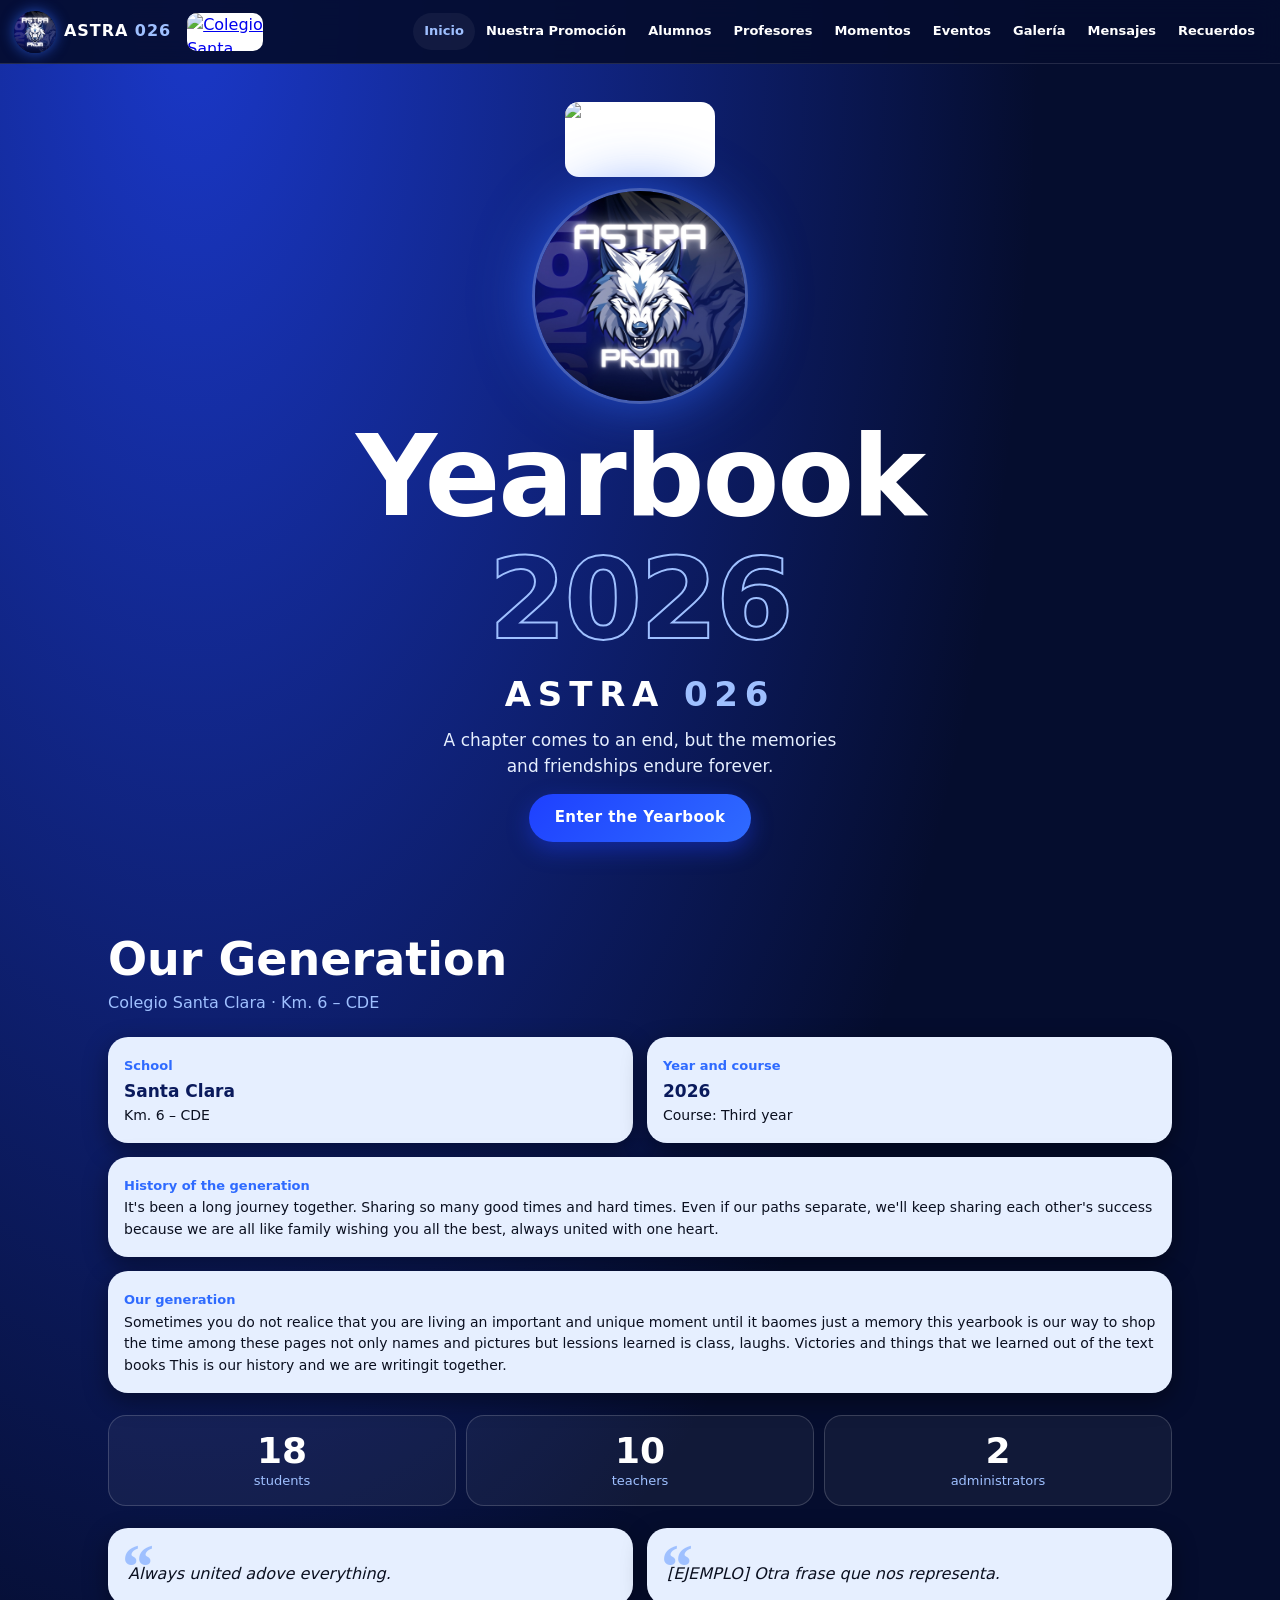
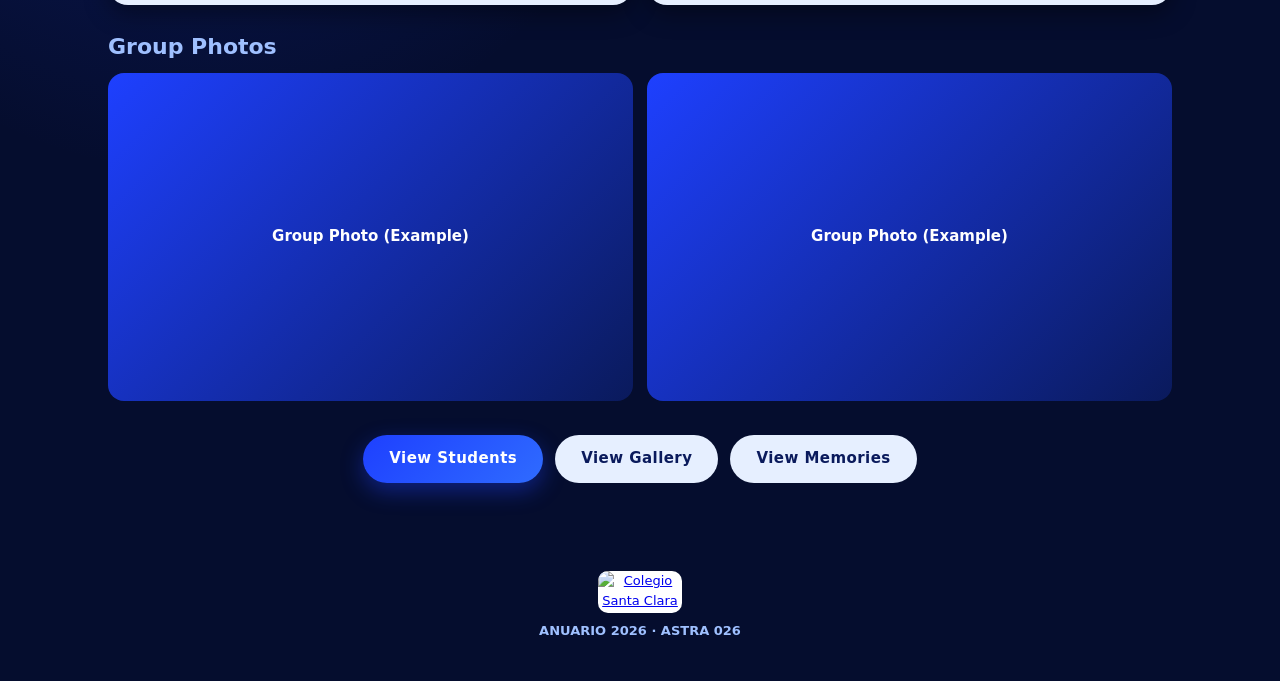
==== index.html @ 25b23ad9 "Add files via upload" ====
<!DOCTYPE html>
<html lang="es"><head><meta charset="utf-8"><meta name="viewport" content="width=device-width,initial-scale=1"><meta name="theme-color" content="#050d2e"><title>Anuario 2026 · ASTRA 026</title><link rel="icon" href="images/astra026.jpg"><link rel="stylesheet" href="css/style.css"></head>
<body data-page="index">
<section class="hero">
  <div class="crest"><img src="images/colegio.jpg" alt="Colegio Santa Clara"></div>
  <img class="astra" src="images/astra026.jpg" alt="Logo ASTRA 026">
  <h1 class="big">Yearbook<span>2026</span></h1>
  <h2 class="promo">ASTRA <i>026</i></h2>
  <p class="frase">A chapter comes to an end, but the memories and friendships endure forever.</p>
  <a class="btn" href="#promocion">Enter the Yearbook</a>
</section>

<section class="sec" id="promocion">
  <h1 class="t rv">Our Generation</h1>
  <p class="sub rv">Colegio Santa Clara · Km. 6 – CDE</p>
  <div class="grid w">
    <div class="card rv"><small>School</small><h3>Santa Clara</h3><p>Km. 6 – CDE</p></div>
    <div class="card rv"><small>Year and course</small><h3>2026</h3><p>Course: Third year</p></div>
    <div class="card rv wide"><small>History of the generation</small><p>It's been a long journey together. Sharing so many good times and hard times. Even if our paths separate, we'll  keep sharing each other's success because we are all like family wishing you all the best, always united with one heart.</p></div>
    <div class="card rv wide"><small>Our generation</small><p>Sometimes you do not realice that you are living an important and unique moment until it baomes just a memory this yearbook is our way to shop the time among these pages not only names and pictures but lessions learned is class, laughs. Victories and things that we learned out of the text books This is our history and we are writingit together.</p></div>
  </div>
  <div class="stats rv"><div><b>18</b>students</div><div><b>10</b>teachers</div><div><b>2</b>administrators</div></div>
  <div class="grid w">
    <blockquote class="card quote rv"><p>Always united adove everything.</p></blockquote>
    <blockquote class="card quote rv"><p>[EJEMPLO] Otra frase que nos representa.</p></blockquote>
  </div>
  <h2 class="gh rv">Group Photos</h2>
  <div class="grid w">
    <div class="ph w rv"><span>Group Photo (Example)</span><img src="images/galeria/grupal1.jpg" alt="Group Photo 1" onerror="this.remove()"></div>
    <div class="ph w rv"><span>Group Photo (Example)</span><img src="images/galeria/grupal2.jpg" alt="Group Photo 2" onerror="this.remove()"></div>
  </div>
  <div class="cta rv"><a class="btn" href="alumnos.html">View Students</a><a class="btn alt" href="galeria.html">View Gallery</a><a class="btn alt" href="recuerdos.html">View Memories</a></div>
</section>
<script src="js/data.js" defer></script><script src="js/main.js" defer></script>
</body></html>
---- css/style.css ----
:root{--navy:#050d2e;--navy2:#0a1a5c;--blue:#1e40ff;--mid:#2f6bff;--sky:#e6efff;--sky2:#9fc0ff;--ink:#0b1020;--nav:64px}
*{box-sizing:border-box;margin:0;padding:0}
html{scroll-behavior:smooth;-webkit-text-size-adjust:100%}
body{font-family:"Trebuchet MS","Segoe UI",system-ui,sans-serif;background:radial-gradient(ellipse at 15% 0,#1a38c9 0,transparent 55%) no-repeat,var(--navy);color:#fff;line-height:1.55;padding-top:var(--nav);overflow-x:hidden;min-height:100vh}
h1,h2,h3{font-family:"Arial Black","Segoe UI Black",system-ui,sans-serif;line-height:1.1}
img{max-width:100%}
:focus-visible{outline:3px solid var(--sky2);outline-offset:2px}
.nav{position:fixed;top:0;left:0;right:0;height:var(--nav);z-index:50;display:flex;align-items:center;gap:10px;padding:0 14px;background:#050d2eeb;backdrop-filter:blur(12px);border-bottom:1px solid #ffffff1f}
.brand{display:flex;align-items:center;gap:8px;color:#fff;text-decoration:none;font-weight:800;letter-spacing:.06em}
.brand img{width:42px;height:42px;border-radius:50%;object-fit:cover;box-shadow:0 0 14px #2f6bffaa}
.brand i{font-style:normal;color:var(--sky2)}
.crest{background:#fff;border-radius:10px;overflow:hidden;aspect-ratio:2/1;width:76px;margin-left:auto;display:block}
.crest img{width:100%;height:100%;object-fit:cover;object-position:top;display:block}
.burger{width:46px;height:46px;border:0;border-radius:14px;background:#ffffff14;display:grid;place-content:center;gap:5px;cursor:pointer}
.burger span{display:block;width:22px;height:3px;border-radius:3px;background:#fff;transition:.25s}
.burger[aria-expanded=true] span:nth-child(1){transform:translateY(8px) rotate(45deg)}
.burger[aria-expanded=true] span:nth-child(2){opacity:0}
.burger[aria-expanded=true] span:nth-child(3){transform:translateY(-8px) rotate(-45deg)}
.menu{position:absolute;top:var(--nav);left:0;right:0;background:var(--navy);border-bottom:1px solid #ffffff22;opacity:0;visibility:hidden;transform:translateY(-10px);transition:.25s}
.menu.open{opacity:1;visibility:visible;transform:none}
.menu a{display:block;padding:16px 22px;color:#fff;text-decoration:none;font-weight:700;border-top:1px solid #ffffff14}
.menu a.on,.menu a:hover{color:var(--sky2);background:#ffffff0d}
@media(min-width:1100px){.burger{display:none}.crest{margin-left:6px}.menu{position:static;opacity:1;visibility:visible;transform:none;background:none;border:0;display:flex;margin-left:auto}.menu a{border:0;padding:8px 11px;font-size:13px;border-radius:99px}}
.sec{padding:34px 18px 20px;max-width:1100px;margin:auto}
.t{font-size:clamp(28px,8vw,46px);margin-bottom:6px}
.sub{color:var(--sky2);margin-bottom:22px}
.gh{font-size:22px;margin:30px 0 14px;color:var(--sky2)}
.grid{display:grid;gap:14px;grid-template-columns:repeat(2,1fr)}
.grid.w{grid-template-columns:1fr}.grid.g3{grid-template-columns:repeat(3,1fr);gap:8px}
@media(min-width:700px){.grid{grid-template-columns:repeat(3,1fr)}.grid.w{grid-template-columns:repeat(2,1fr)}.grid.g3{grid-template-columns:repeat(4,1fr)}}
@media(min-width:1000px){.grid{grid-template-columns:repeat(4,1fr)}.grid.w{grid-template-columns:repeat(2,1fr)}.grid.g3{grid-template-columns:repeat(4,1fr)}}
.wide{grid-column:1/-1}
.card{background:var(--sky);color:var(--ink);border-radius:20px;padding:16px;box-shadow:0 8px 24px #0006;transition:transform .25s,box-shadow .25s;font:inherit}
.card:hover{transform:translateY(-4px);box-shadow:0 14px 30px #1e40ff55}
.card small,.chip{color:var(--mid);font-weight:700;font-size:13px}
.chip{display:inline-block;background:var(--navy2);color:#fff;border-radius:99px;padding:3px 12px;margin:6px 0}
.card h3{font-size:17px;margin:4px 0;color:var(--navy2)}
.card p{font-size:14px}
.pc{border:0;text-align:center;cursor:pointer;display:block;width:100%}
.pc p{display:-webkit-box;-webkit-line-clamp:2;-webkit-box-orient:vertical;overflow:hidden;margin-top:4px}
.btn{display:inline-flex;align-items:center;justify-content:center;gap:8px;min-height:48px;padding:0 26px;border:0;border-radius:99px;background:linear-gradient(135deg,var(--blue),var(--mid));color:#fff;font-weight:700;font-size:15px;font-family:inherit;text-decoration:none;letter-spacing:.03em;box-shadow:0 8px 22px #1e40ff66;cursor:pointer;transition:transform .15s,box-shadow .2s}
.btn:hover{transform:translateY(-2px);box-shadow:0 12px 28px #1e40ff99}.btn:active{transform:scale(.95)}
.btn.alt{background:var(--sky);color:var(--navy2);box-shadow:none}
.card .btn{margin-top:12px;width:100%}
.cta{display:flex;flex-wrap:wrap;gap:12px;justify-content:center;margin:34px 0}
.ph{position:relative;display:grid;place-items:center;aspect-ratio:1;border-radius:16px;overflow:hidden;background:linear-gradient(135deg,var(--blue),var(--navy2));color:#fff;font-weight:800;font-size:30px;text-align:center}
.ph img{position:absolute;inset:0;width:100%;height:100%;object-fit:cover}
.ph.w{aspect-ratio:16/10;font-size:15px;padding:8px}.pc .ph{aspect-ratio:4/5;margin-bottom:10px}
.tb{border:0;padding:0;background:none;cursor:pointer;display:block;width:100%;border-radius:16px;transition:transform .2s}.tb:active{transform:scale(.95)}.tb:hover{transform:scale(1.03)}
.tb .ph{font-size:12px;padding:6px}
.hero{min-height:calc(100svh - var(--nav));display:flex;flex-direction:column;align-items:center;justify-content:center;text-align:center;padding:24px 20px 44px;gap:14px}
.hero>*{animation:up .8s backwards}.hero>:nth-child(3){animation-delay:.3s}.hero>:nth-child(4){animation-delay:.45s}.hero>:nth-child(5){animation-delay:.6s}.hero>:nth-child(6){animation-delay:.75s}
.hero .crest{width:150px;margin:0;border-radius:14px}
.astra{width:min(52vw,210px);aspect-ratio:1;border-radius:50%;object-fit:cover;box-shadow:0 0 0 3px #ffffff33,0 0 60px #2f6bffbb;animation:up .8s .15s backwards,fl 5s 1s ease-in-out infinite}
.big{font-size:clamp(46px,16vw,112px);letter-spacing:-.02em}
.big span{display:block;color:transparent;-webkit-text-stroke:2px var(--sky2)}
.promo{font-size:clamp(22px,7vw,34px);letter-spacing:.2em}.promo i{font-style:normal;color:var(--sky2)}
.frase{max-width:420px;color:var(--sky);font-size:17px}
.stats{display:grid;grid-template-columns:repeat(3,1fr);gap:10px;margin:22px 0;text-align:center;font-size:13px;color:var(--sky2)}
.stats div{border:1px solid #ffffff2b;border-radius:18px;padding:14px 4px;background:#ffffff0d}
.stats b{display:block;font:900 36px "Arial Black",system-ui;color:#fff}
.tl{position:relative;padding-left:32px}.tl::before{content:"";position:absolute;left:9px;top:6px;bottom:0;width:3px;background:linear-gradient(var(--mid),transparent)}
.it{position:relative;margin-bottom:14px}.it::before{content:"";position:absolute;left:-30px;top:20px;width:15px;height:15px;border-radius:50%;background:var(--sky);border:3px solid var(--blue)}
.it .card{cursor:pointer;position:relative;padding-right:46px}
.more{max-height:0;overflow:hidden;transition:max-height .4s}.it.open .more{max-height:320px;margin-top:6px}
.plus{position:absolute;right:16px;top:14px;font-size:26px;font-weight:700;color:var(--mid);transition:transform .3s}.it.open .plus{transform:rotate(45deg)}
.quote{position:relative;padding:34px 20px 18px}.quote::before{content:"“";position:absolute;top:2px;left:14px;font:900 64px Georgia,serif;color:var(--sky2)}
.quote p{font-size:16px;font-style:italic}.quote footer{margin-top:10px;font-weight:700;color:var(--mid);font-size:14px}
.big-q p{font-size:20px}
.sheet{position:fixed;inset:0;z-index:100;background:radial-gradient(ellipse at 50% 0,#1a38c9 0,transparent 60%) no-repeat,var(--navy);overflow-y:auto;transform:translateY(100%);opacity:0;transition:transform .38s cubic-bezier(.2,.8,.2,1),opacity .3s}
.sheet.open{transform:none;opacity:1}
.sh{max-width:560px;margin:auto;padding:20px 18px 50px;text-align:center}
.sh .back{float:left;min-height:44px;padding:0 18px;font-size:14px}
.sh .ph.big{clear:both;width:min(70vw,260px);margin:64px auto 18px;border-radius:28px;font-size:64px;aspect-ratio:4/5}
.sh h2{font-size:28px}.sh h3{margin:28px 0 12px;color:var(--sky2)}
.sh blockquote{margin:16px 0;padding:14px;border-left:4px solid var(--mid);background:#ffffff12;border-radius:0 14px 14px 0;font-style:italic;text-align:left}
.sh p{color:var(--sky);text-align:left}
.lb{position:fixed;inset:0;z-index:200;background:#020617f2;display:flex;flex-direction:column;align-items:center;justify-content:center;gap:12px;padding:56px 12px 16px;opacity:0;pointer-events:none;transition:opacity .25s}
.lb.open{opacity:1;pointer-events:auto}
.lb .x{position:absolute;top:10px;right:10px;width:48px;height:48px;border:0;border-radius:50%;background:var(--sky);color:var(--navy2);font-size:20px;cursor:pointer}
.stage{width:100%;max-width:900px;display:grid;place-items:center}
.stage img,.stage .ex{max-height:68vh;max-width:100%;border-radius:14px;animation:zoom .3s}
.stage .ex{width:min(90vw,520px);aspect-ratio:4/3}
.cap{color:var(--sky);min-height:24px;text-align:center}
.nv{display:flex;align-items:center;gap:16px;color:var(--sky2)}.nv .btn{width:56px;padding:0;font-size:28px}
.foot{display:flex;flex-direction:column;align-items:center;gap:8px;padding:34px 16px 40px;color:var(--sky2);font-size:13px;text-align:center}
.foot .crest{width:84px;margin:0}
.rv{opacity:0}.rv.in{opacity:1;animation:up .6s var(--d,0s) backwards}
@keyframes up{from{opacity:0;transform:translateY(22px)}}
@keyframes zoom{from{opacity:0;transform:scale(.92)}}
@keyframes fl{50%{transform:translateY(-8px)}}
@media(prefers-reduced-motion:reduce){*{animation:none!important;transition:none!important;scroll-behavior:auto!important}.rv{opacity:1}}
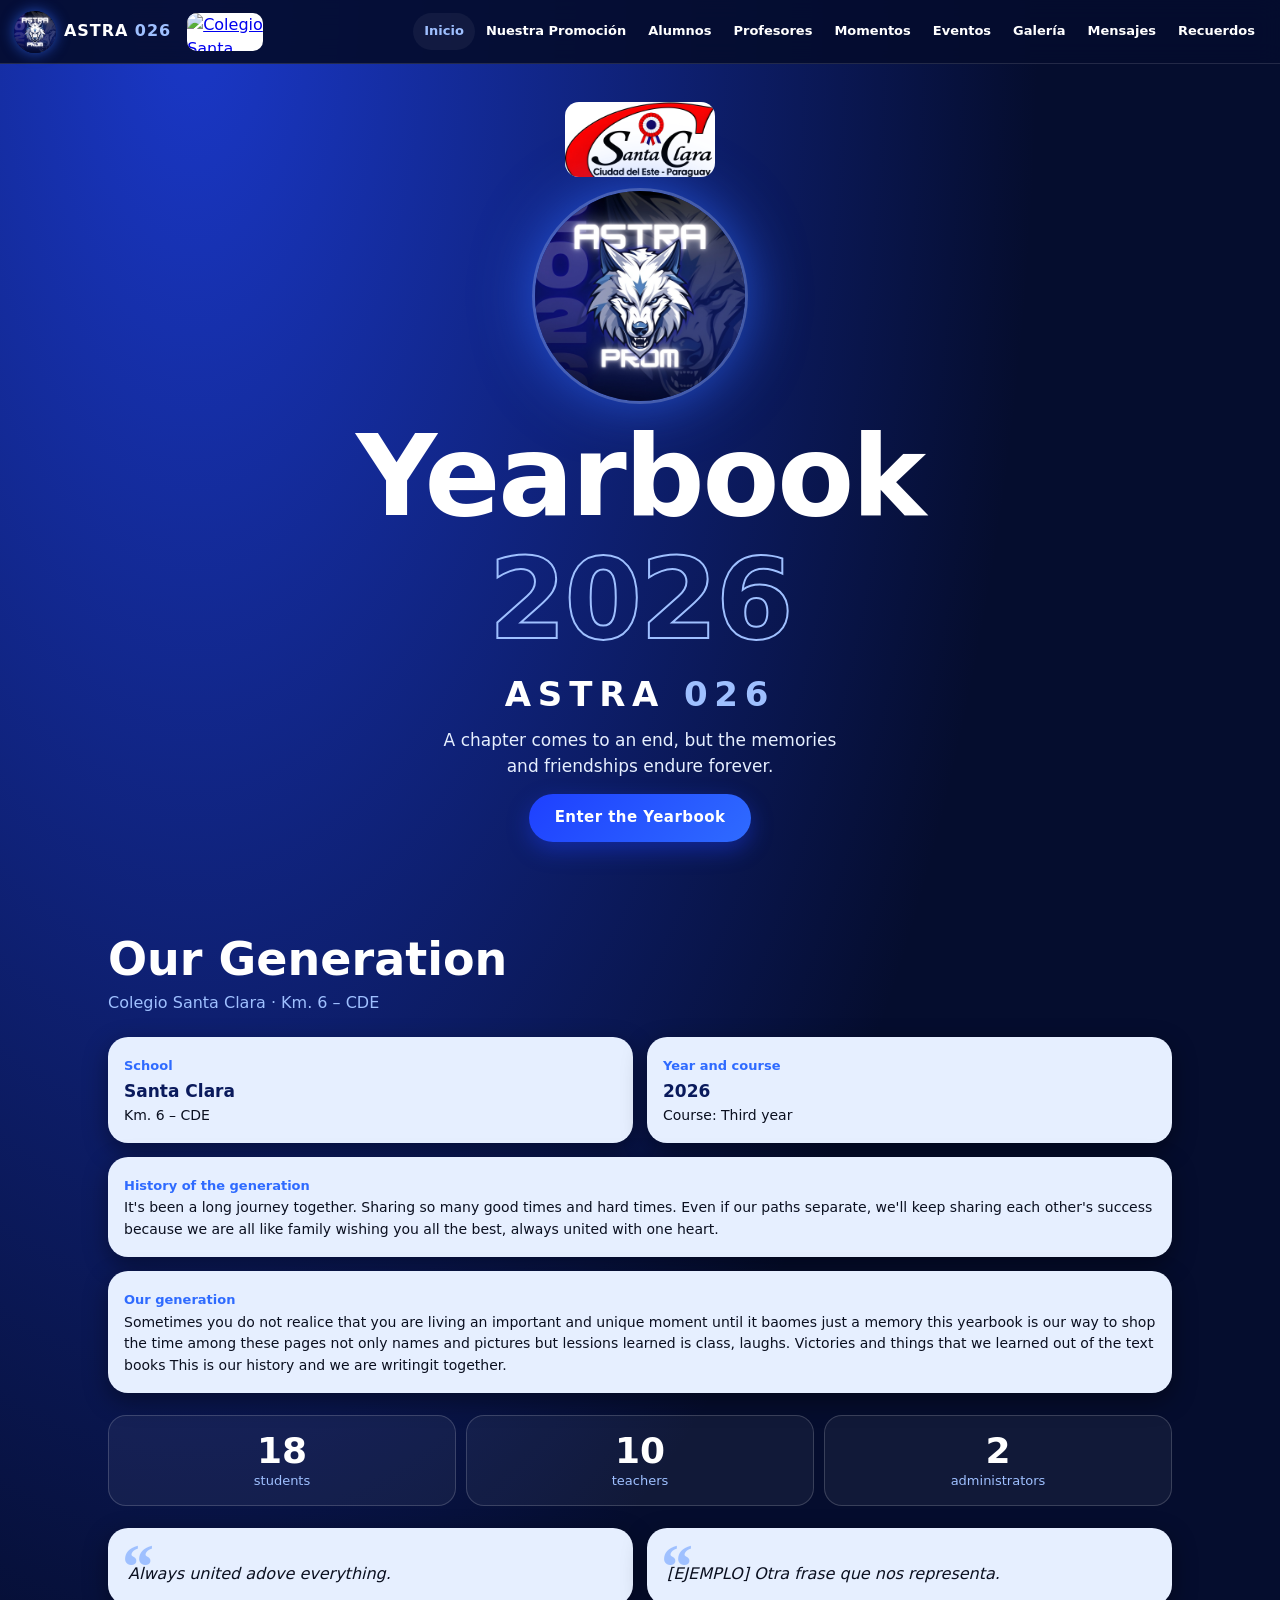
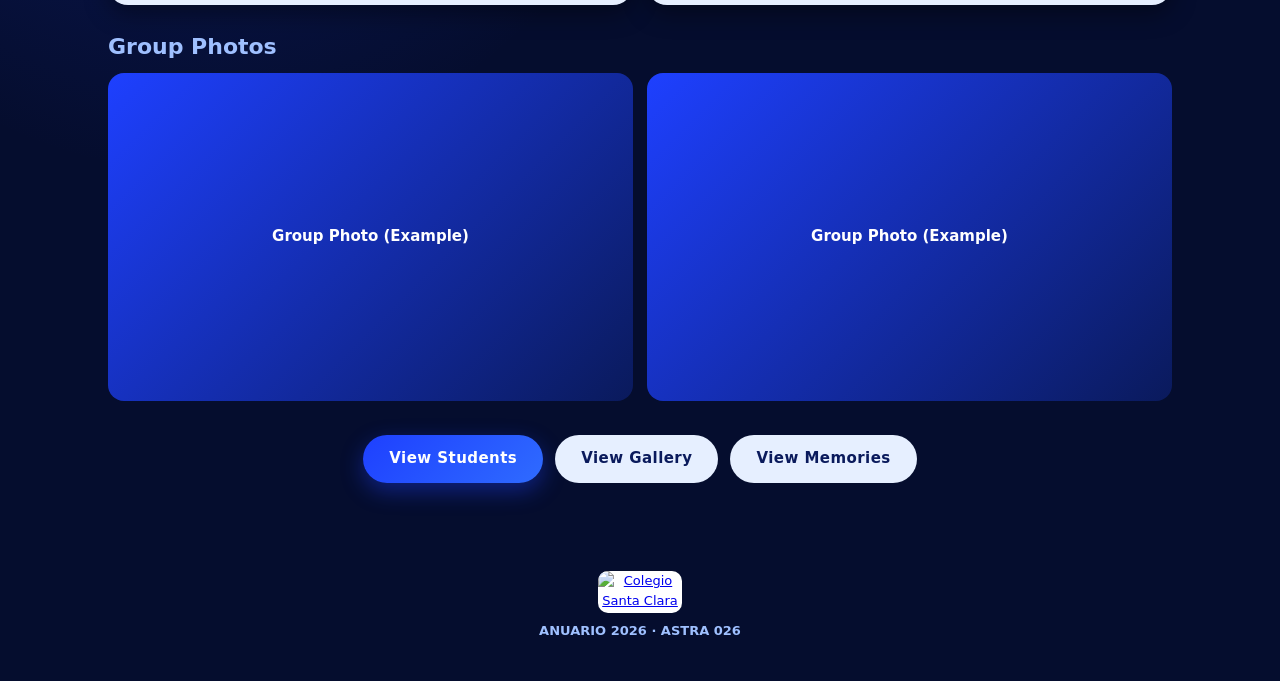
==== commit fca9959a: "Update index.html" ====
--- a/index.html
+++ b/index.html
@@ -2,7 +2,7 @@
 <html lang="es"><head><meta charset="utf-8"><meta name="viewport" content="width=device-width,initial-scale=1"><meta name="theme-color" content="#050d2e"><title>Anuario 2026 · ASTRA 026</title><link rel="icon" href="images/astra026.jpg"><link rel="stylesheet" href="css/style.css"></head>
 <body data-page="index">
 <section class="hero">
-  <div class="crest"><img src="images/colegio.jpg" alt="Colegio Santa Clara"></div>
+  <div class="crest"><img src="images/colegio.webp" alt="Colegio Santa Clara"></div>
   <img class="astra" src="images/astra026.jpg" alt="Logo ASTRA 026">
   <h1 class="big">Yearbook<span>2026</span></h1>
   <h2 class="promo">ASTRA <i>026</i></h2>
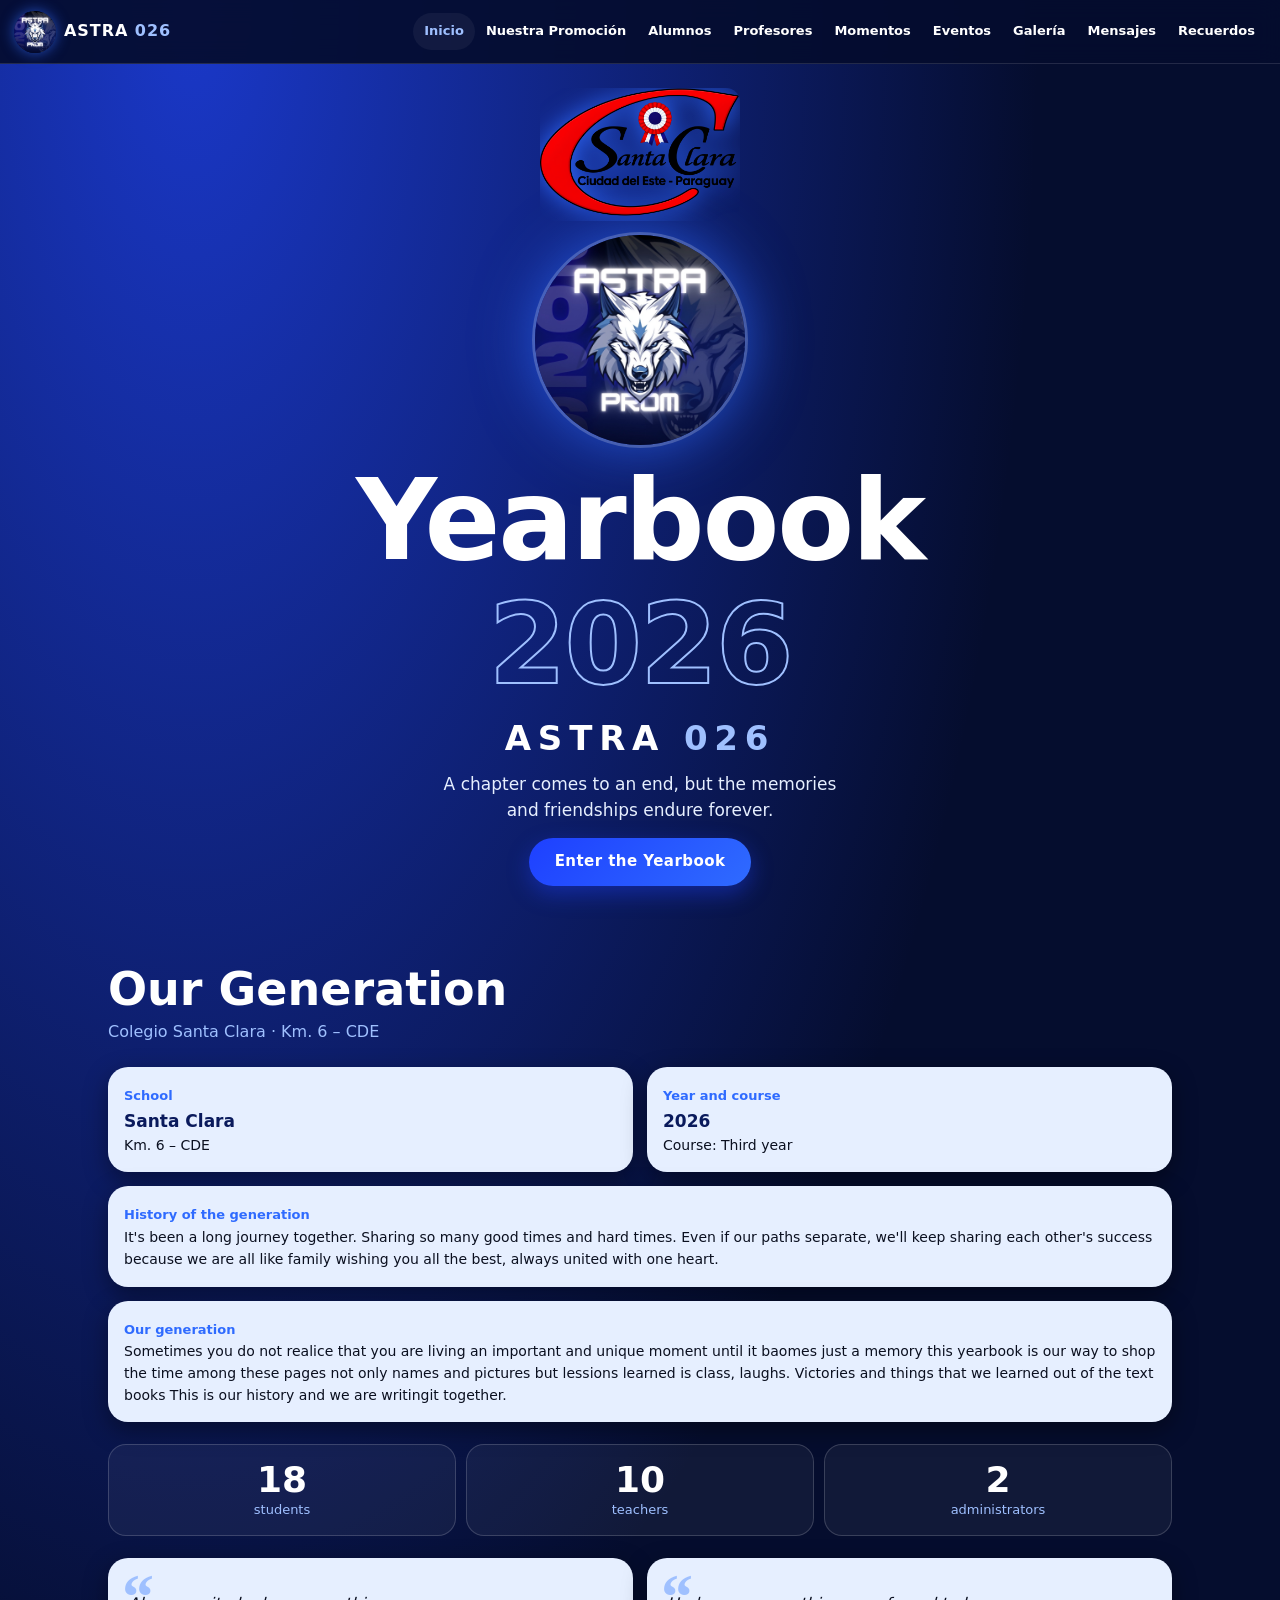
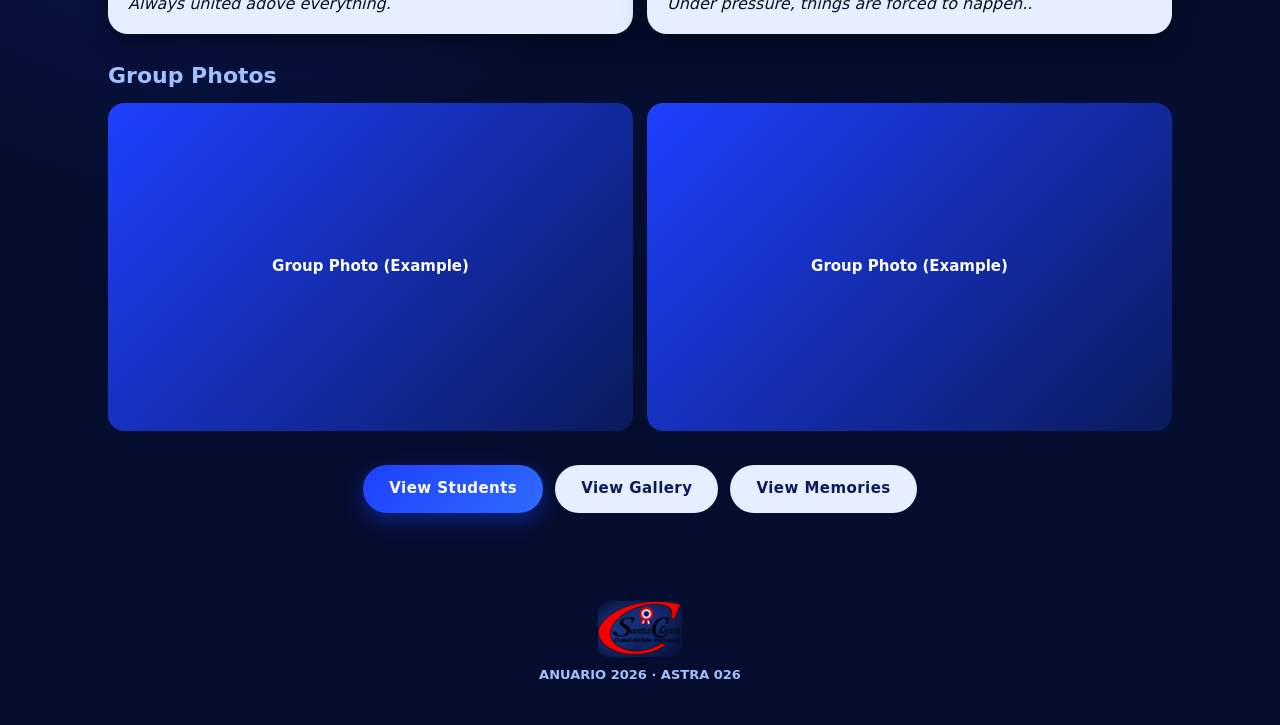
==== commit 6dfd22d3: "Update index.html" ====
--- a/index.html
+++ b/index.html
@@ -22,12 +22,12 @@
   <div class="stats rv"><div><b>18</b>students</div><div><b>10</b>teachers</div><div><b>2</b>administrators</div></div>
   <div class="grid w">
     <blockquote class="card quote rv"><p>Always united adove everything.</p></blockquote>
-    <blockquote class="card quote rv"><p>[EJEMPLO] Otra frase que nos representa.</p></blockquote>
+    <blockquote class="card quote rv"><p>Under pressure, things are forced to happen..</p></blockquote>
   </div>
   <h2 class="gh rv">Group Photos</h2>
   <div class="grid w">
-    <div class="ph w rv"><span>Group Photo (Example)</span><img src="images/galeria/grupal1.jpg" alt="Group Photo 1" onerror="this.remove()"></div>
-    <div class="ph w rv"><span>Group Photo (Example)</span><img src="images/galeria/grupal2.jpg" alt="Group Photo 2" onerror="this.remove()"></div>
+    <div class="ph w rv"><span>Group Photo (Example)</span><img src="images/galeria/grupal-1.jpg" alt="Group Photo 1" onerror="this.remove()"></div>
+    <div class="ph w rv"><span>Group Photo (Example)</span><img src="images/galeria/grupal-2.jpg" alt="Group Photo 2" onerror="this.remove()"></div>
   </div>
   <div class="cta rv"><a class="btn" href="alumnos.html">View Students</a><a class="btn alt" href="galeria.html">View Gallery</a><a class="btn alt" href="recuerdos.html">View Memories</a></div>
 </section>
--- a/css/style.css
+++ b/css/style.css
@@ -9,9 +9,9 @@
 .brand{display:flex;align-items:center;gap:8px;color:#fff;text-decoration:none;font-weight:800;letter-spacing:.06em}
 .brand img{width:42px;height:42px;border-radius:50%;object-fit:cover;box-shadow:0 0 14px #2f6bffaa}
 .brand i{font-style:normal;color:var(--sky2)}
-.crest{background:#fff;border-radius:10px;overflow:hidden;aspect-ratio:2/1;width:76px;margin-left:auto;display:block}
-.crest img{width:100%;height:100%;object-fit:cover;object-position:top;display:block}
-.burger{width:46px;height:46px;border:0;border-radius:14px;background:#ffffff14;display:grid;place-content:center;gap:5px;cursor:pointer}
+.crest{backgroundnone;border-radius:10px;overflow:hidden;aspect-ratio:3/2;width:76px;margin-left:auto;display:block}
+.crest img{filter:drop-shadow(0 0 12px #2f6bff);width:100%;height:100%;object-fit:contain;display:block}
+.burger{margin-left:auto;width:46px;height:46px;border:0;border-radius:14px;background:#ffffff14;display:grid;place-content:center;gap:5px;cursor:pointer}
 .burger span{display:block;width:22px;height:3px;border-radius:3px;background:#fff;transition:.25s}
 .burger[aria-expanded=true] span:nth-child(1){transform:translateY(8px) rotate(45deg)}
 .burger[aria-expanded=true] span:nth-child(2){opacity:0}
@@ -50,7 +50,7 @@
 .tb .ph{font-size:12px;padding:6px}
 .hero{min-height:calc(100svh - var(--nav));display:flex;flex-direction:column;align-items:center;justify-content:center;text-align:center;padding:24px 20px 44px;gap:14px}
 .hero>*{animation:up .8s backwards}.hero>:nth-child(3){animation-delay:.3s}.hero>:nth-child(4){animation-delay:.45s}.hero>:nth-child(5){animation-delay:.6s}.hero>:nth-child(6){animation-delay:.75s}
-.hero .crest{width:150px;margin:0;border-radius:14px}
+.hero .crest{width:200px;margin:0;border-radius:14px}
 .astra{width:min(52vw,210px);aspect-ratio:1;border-radius:50%;object-fit:cover;box-shadow:0 0 0 3px #ffffff33,0 0 60px #2f6bffbb;animation:up .8s .15s backwards,fl 5s 1s ease-in-out infinite}
 .big{font-size:clamp(46px,16vw,112px);letter-spacing:-.02em}
 .big span{display:block;color:transparent;-webkit-text-stroke:2px var(--sky2)}
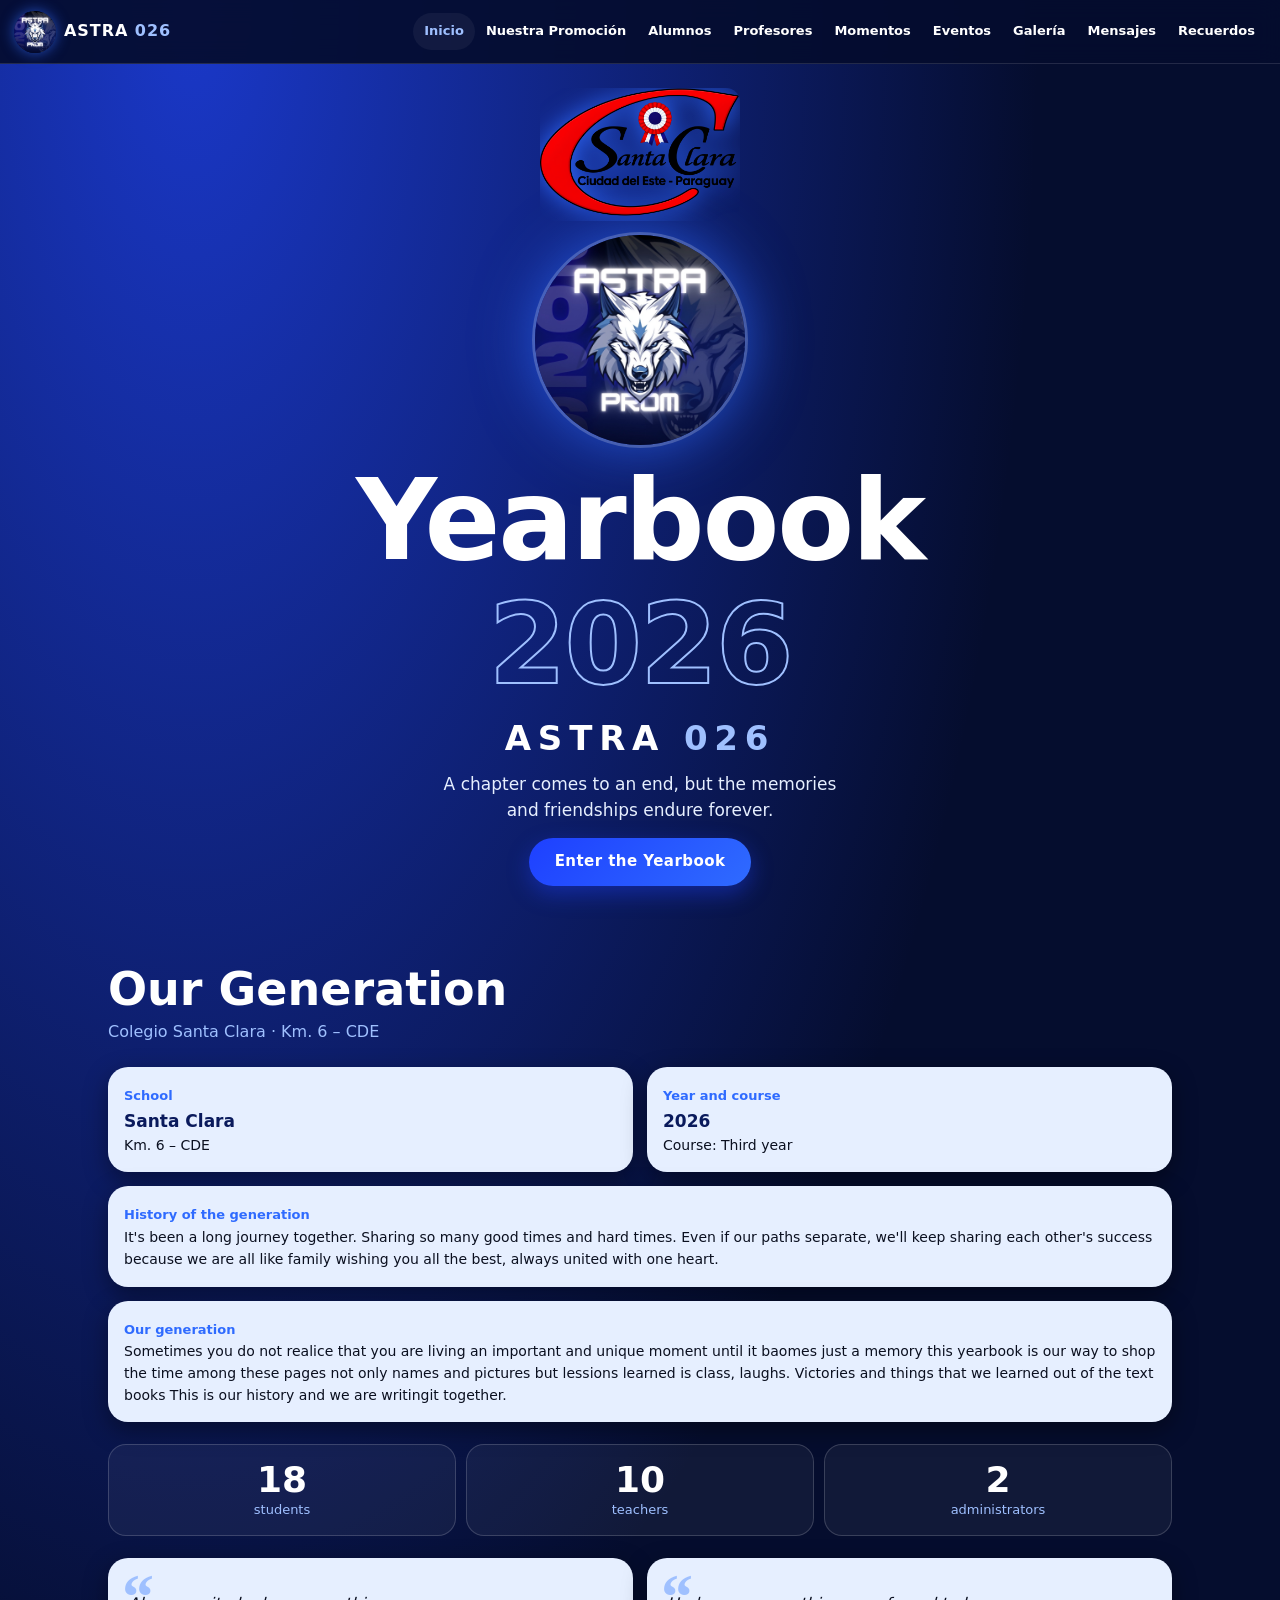
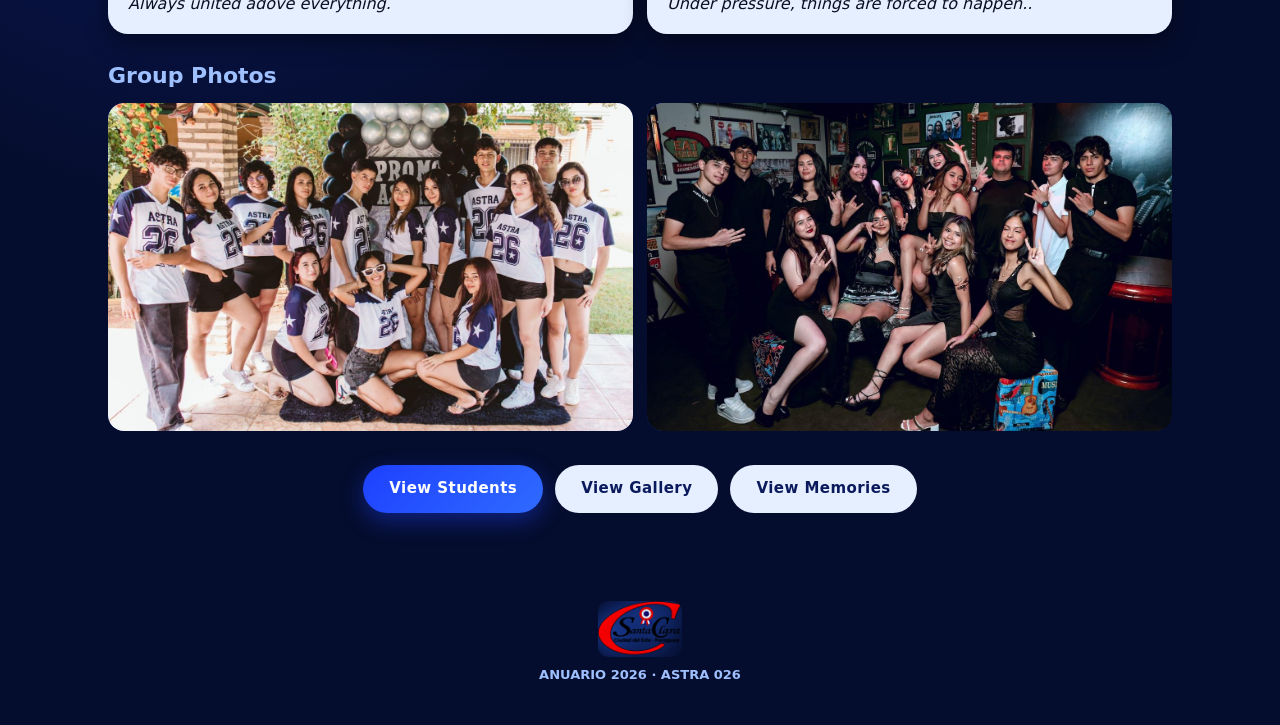
==== commit 47dd67f6: "Update index.html" ====
--- a/index.html
+++ b/index.html
@@ -26,8 +26,8 @@
   </div>
   <h2 class="gh rv">Group Photos</h2>
   <div class="grid w">
-    <div class="ph w rv"><span>Group Photo (Example)</span><img src="images/galeria/grupal-1.jpg" alt="Group Photo 1" onerror="this.remove()"></div>
-    <div class="ph w rv"><span>Group Photo (Example)</span><img src="images/galeria/grupal-2.jpg" alt="Group Photo 2" onerror="this.remove()"></div>
+    <div class="ph w rv"><span>Group Photo (Example)</span><img src="images/galeria/grupal1.jpg" alt="Group Photo 1" onerror="this.remove()"></div>
+    <div class="ph w rv"><span>Group Photo (Example)</span><img src="images/galeria/grupal2.jpg" alt="Group Photo 2" onerror="this.remove()"></div>
   </div>
   <div class="cta rv"><a class="btn" href="alumnos.html">View Students</a><a class="btn alt" href="galeria.html">View Gallery</a><a class="btn alt" href="recuerdos.html">View Memories</a></div>
 </section>
